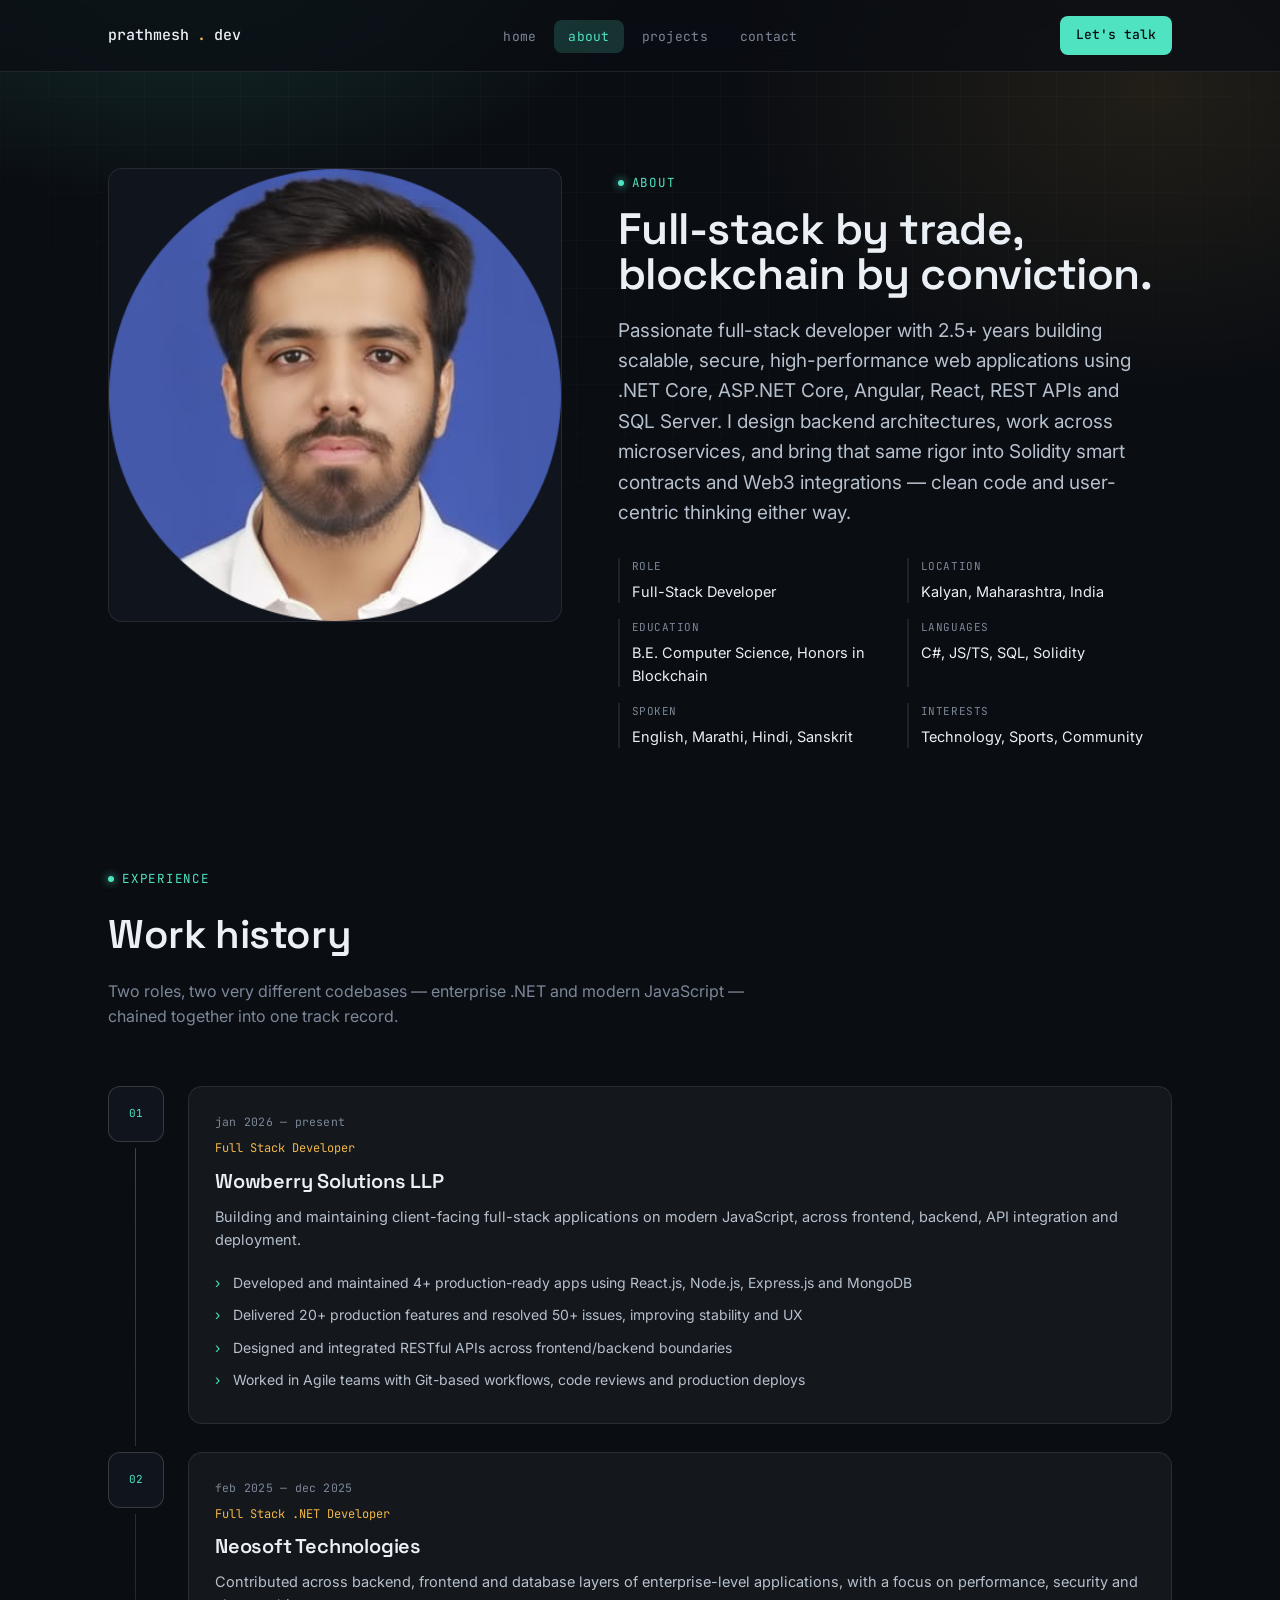
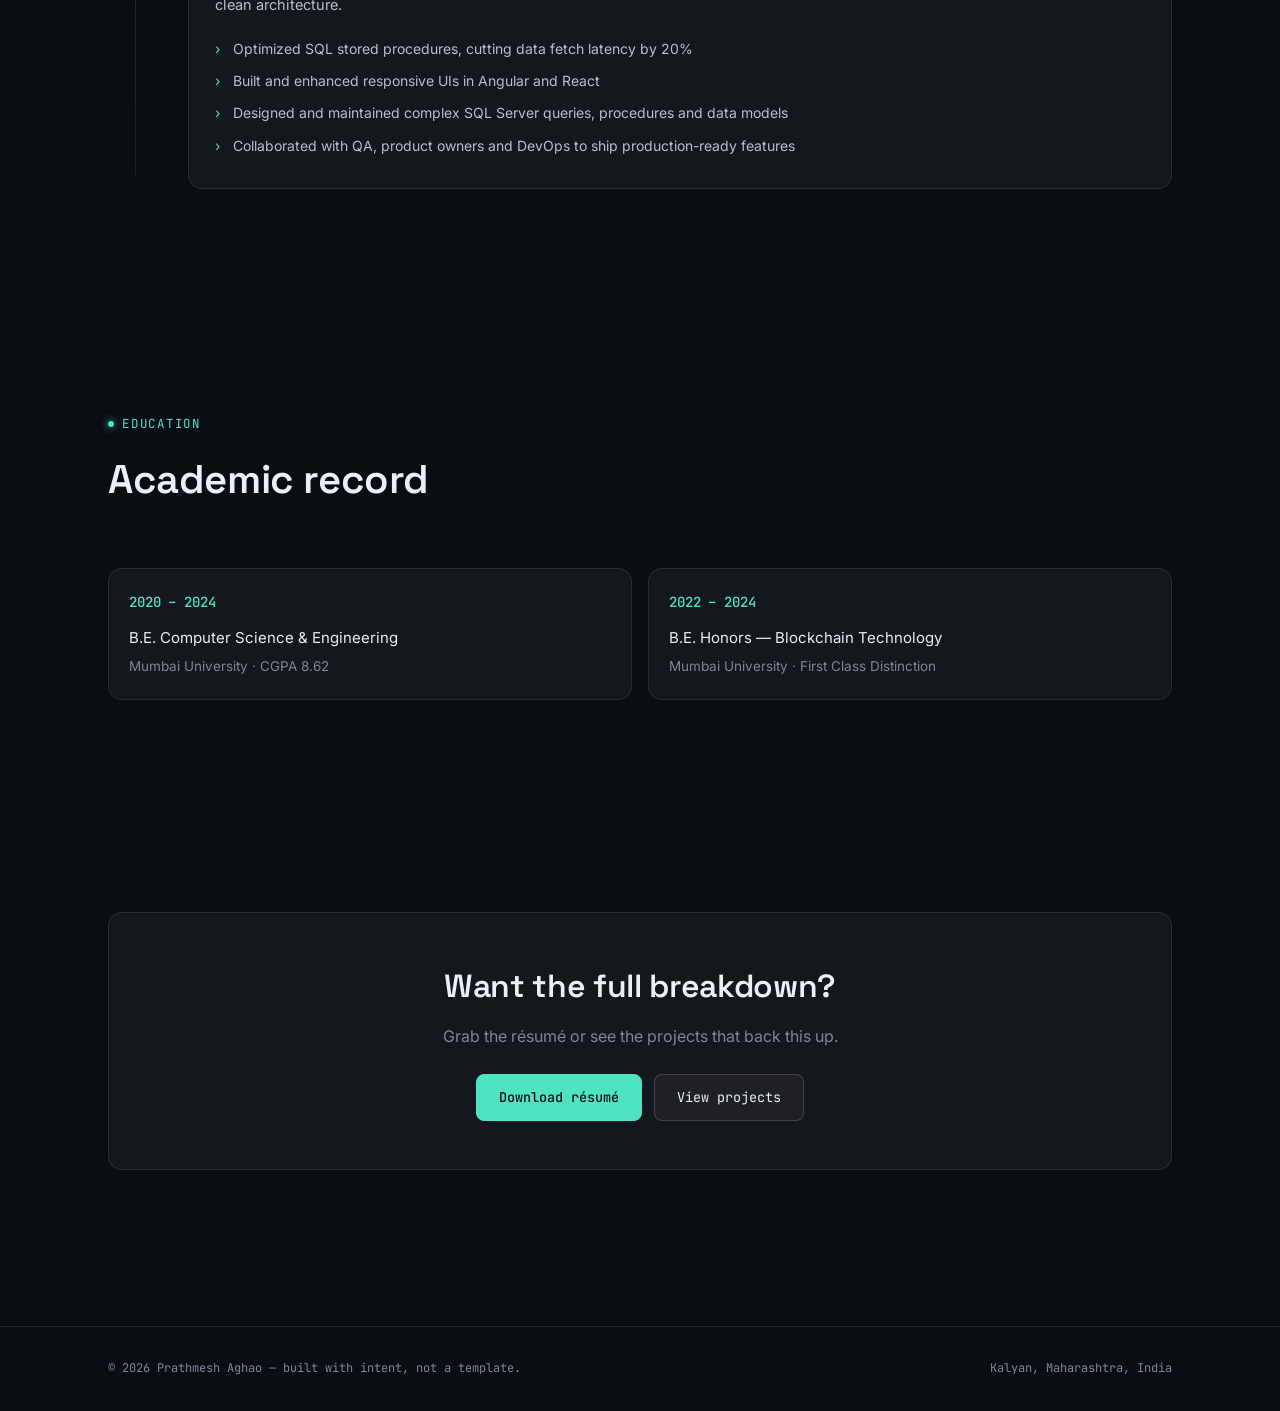
==== about.html @ f41d6f95 "Portfolio 2.0" ====
<!DOCTYPE html>
<html lang="en">
<head>
<meta charset="UTF-8">
<meta name="viewport" content="width=device-width, initial-scale=1, shrink-to-fit=no">
<title>About — Prathmesh Aghao</title>
<link rel="stylesheet" href="style.css">
</head>
<body>

<nav class="nav">
  <div class="nav-inner">
    <a href="index.html" class="nav-logo">prathmesh<span class="dot">.</span>dev</a>
    <button class="nav-toggle" aria-label="Toggle menu">menu</button>
    <ul class="nav-links">
      <li><a href="index.html">home</a></li>
      <li><a href="about.html" class="active">about</a></li>
      <li><a href="projects.html">projects</a></li>
      <li><a href="contact.html">contact</a></li>
    </ul>
    <a href="contact.html" class="nav-cta">Let's talk</a>
  </div>
</nav>

<header class="hero" style="padding-bottom: 20px;">
  <div class="container about-grid">
    <div class="about-photo reveal">
      <img src="https://prathmeshaghao.github.io/images/about-me.png" alt="Prathmesh Aghao">
    </div>
    <div class="reveal">
      <div class="eyebrow">ABOUT</div>
      <h1 class="hero-name" style="font-size: clamp(30px, 4.5vw, 44px);">Full-stack by trade, blockchain by conviction.</h1>
      <p class="hero-role">Passionate full-stack developer with 2.5+ years building scalable, secure, high-performance web applications using .NET Core, ASP.NET Core, Angular, React, REST APIs and SQL Server. I design backend architectures, work across microservices, and bring that same rigor into Solidity smart contracts and Web3 integrations — clean code and user-centric thinking either way.</p>

      <div class="info-grid">
        <div class="info-item"><div class="k">Role</div><div class="v">Full-Stack Developer</div></div>
        <div class="info-item"><div class="k">Location</div><div class="v">Kalyan, Maharashtra, India</div></div>
        <div class="info-item"><div class="k">Education</div><div class="v">B.E. Computer Science, Honors in Blockchain</div></div>
        <div class="info-item"><div class="k">Languages</div><div class="v">C#, JS/TS, SQL, Solidity</div></div>
        <div class="info-item"><div class="k">Spoken</div><div class="v">English, Marathi, Hindi, Sanskrit</div></div>
        <div class="info-item"><div class="k">Interests</div><div class="v">Technology, Sports, Community</div></div>
      </div>
    </div>
  </div>
</header>

<section class="section">
  <div class="container">
    <div class="section-head reveal">
      <div class="eyebrow">EXPERIENCE</div>
      <h2 class="section-title">Work history</h2>
      <p class="section-sub">Two roles, two very different codebases — enterprise .NET and modern JavaScript — chained together into one track record.</p>
    </div>

    <div class="chain">
      <div class="block reveal">
        <div class="block-node">01</div>
        <div class="block-card">
          <div class="block-hash">jan 2026 — present</div>
          <div class="timeline-role">Full Stack Developer</div>
          <h3 class="block-title">Wowberry Solutions LLP</h3>
          <p class="block-desc">Building and maintaining client-facing full-stack applications on modern JavaScript, across frontend, backend, API integration and deployment.</p>
          <ul class="timeline-list">
            <li>Developed and maintained 4+ production-ready apps using React.js, Node.js, Express.js and MongoDB</li>
            <li>Delivered 20+ production features and resolved 50+ issues, improving stability and UX</li>
            <li>Designed and integrated RESTful APIs across frontend/backend boundaries</li>
            <li>Worked in Agile teams with Git-based workflows, code reviews and production deploys</li>
          </ul>
        </div>
      </div>

      <div class="block reveal">
        <div class="block-node">02</div>
        <div class="block-card">
          <div class="block-hash">feb 2025 — dec 2025</div>
          <div class="timeline-role">Full Stack .NET Developer</div>
          <h3 class="block-title">Neosoft Technologies</h3>
          <p class="block-desc">Contributed across backend, frontend and database layers of enterprise-level applications, with a focus on performance, security and clean architecture.</p>
          <ul class="timeline-list">
            <li>Optimized SQL stored procedures, cutting data fetch latency by 20%</li>
            <li>Built and enhanced responsive UIs in Angular and React</li>
            <li>Designed and maintained complex SQL Server queries, procedures and data models</li>
            <li>Collaborated with QA, product owners and DevOps to ship production-ready features</li>
          </ul>
        </div>
      </div>
    </div>
  </div>
</section>

<section class="section">
  <div class="container">
    <div class="section-head reveal">
      <div class="eyebrow">EDUCATION</div>
      <h2 class="section-title">Academic record</h2>
    </div>
    <div class="skill-groups reveal" style="grid-template-columns: 1fr 1fr;">
      <div class="skill-card">
        <h4>2020 – 2024</h4>
        <p style="font-size:15px; margin-bottom:6px; color: var(--text-primary);">B.E. Computer Science &amp; Engineering</p>
        <p style="font-size:13.5px; color: var(--text-muted);">Mumbai University · CGPA 8.62</p>
      </div>
      <div class="skill-card">
        <h4>2022 – 2024</h4>
        <p style="font-size:15px; margin-bottom:6px; color: var(--text-primary);">B.E. Honors — Blockchain Technology</p>
        <p style="font-size:13.5px; color: var(--text-muted);">Mumbai University · First Class Distinction</p>
      </div>
    </div>
  </div>
</section>

<section class="section">
  <div class="container">
    <div class="cta-band reveal">
      <h2>Want the full breakdown?</h2>
      <p>Grab the résumé or see the projects that back this up.</p>
      <div class="cta-actions">
        <a href="https://drive.google.com/file/d/1fqneGkzGh6LhXviR1u2pPhTGhOwsYoPb/view?usp=sharing" target="_blank" rel="noopener" class="btn btn-primary">Download résumé</a>
        <a href="projects.html" class="btn">View projects</a>
      </div>
    </div>
  </div>
</section>

<footer class="footer">
  <div class="container footer-inner">
    <p>© 2026 Prathmesh Aghao — built with intent, not a template.</p>
    <p>Kalyan, Maharashtra, India</p>
  </div>
</footer>

<script src="script.js"></script>
</body>
</html>
---- style.css ----
/* ============================================================
   PRATHMESH AGHAO — PORTFOLIO
   Design tokens: deep charcoal-navy base, teal + amber duotone glow,
   monospace "ledger" accents. Signature element: the chained block —
   used for projects and the experience timeline, echoing how a
   blockchain actually links records together.
   ============================================================ */

@import url('https://fonts.googleapis.com/css2?family=Space+Grotesk:wght@500;600;700&family=Inter:wght@400;500;600&family=JetBrains+Mono:wght@400;500&display=swap');

:root {
  --bg: #0a0d12;
  --bg-elevated: #10141c;
  --bg-elevated-2: #141922;
  --glass: rgba(255, 255, 255, 0.045);
  --glass-strong: rgba(255, 255, 255, 0.07);
  --border: rgba(255, 255, 255, 0.09);
  --border-strong: rgba(255, 255, 255, 0.16);

  --text-primary: #eaf0f6;
  --text-secondary: #b7c1cd;
  --text-muted: #7c8798;

  --teal: #4fe3c1;
  --teal-dim: rgba(79, 227, 193, 0.35);
  --teal-glow: rgba(79, 227, 193, 0.18);
  --amber: #f2b84b;
  --amber-dim: rgba(242, 184, 75, 0.35);

  --font-display: 'Space Grotesk', sans-serif;
  --font-body: 'Inter', sans-serif;
  --font-mono: 'JetBrains Mono', monospace;

  --container: 1120px;
  --radius: 14px;
  --radius-sm: 8px;
}

* { box-sizing: border-box; margin: 0; padding: 0; }

html { scroll-behavior: smooth; }

@media (prefers-reduced-motion: reduce) {
  html { scroll-behavior: auto; }
  *, *::before, *::after { animation-duration: 0.001ms !important; animation-iteration-count: 1 !important; transition-duration: 0.001ms !important; }
}

body {
  background: var(--bg);
  color: var(--text-primary);
  font-family: var(--font-body);
  line-height: 1.6;
  -webkit-font-smoothing: antialiased;
  overflow-x: hidden;
}

/* Ambient background grid + glow */
body::before {
  content: '';
  position: fixed;
  inset: 0;
  z-index: -2;
  background:
    radial-gradient(ellipse 800px 500px at 15% -10%, var(--teal-glow), transparent 60%),
    radial-gradient(ellipse 700px 500px at 90% 10%, rgba(242, 184, 75, 0.10), transparent 60%),
    var(--bg);
}
body::after {
  content: '';
  position: fixed;
  inset: 0;
  z-index: -1;
  background-image:
    linear-gradient(rgba(255,255,255,0.025) 1px, transparent 1px),
    linear-gradient(90deg, rgba(255,255,255,0.025) 1px, transparent 1px);
  background-size: 48px 48px;
  mask-image: radial-gradient(ellipse 1000px 700px at 50% 0%, black 40%, transparent 90%);
}

a { color: inherit; text-decoration: none; }
ul { list-style: none; }
img { max-width: 100%; display: block; }
button { font-family: inherit; cursor: pointer; }

.container { max-width: var(--container); margin: 0 auto; padding: 0 28px; }

.eyebrow {
  font-family: var(--font-mono);
  font-size: 12.5px;
  letter-spacing: 0.06em;
  color: var(--teal);
  display: inline-flex;
  align-items: center;
  gap: 8px;
  margin-bottom: 14px;
}
.eyebrow::before { content: ''; width: 6px; height: 6px; border-radius: 50%; background: var(--teal); box-shadow: 0 0 8px var(--teal); }

h1, h2, h3, h4 { font-family: var(--font-display); font-weight: 600; letter-spacing: -0.01em; color: var(--text-primary); }

.section { padding: 96px 0; position: relative; }
.section-head { max-width: 640px; margin-bottom: 56px; }
.section-title { font-size: clamp(28px, 4vw, 40px); margin-bottom: 12px; }
.section-sub { color: var(--text-muted); font-size: 16px; }

/* ---------- Nav ---------- */
.nav {
  position: fixed;
  top: 0; left: 0; right: 0;
  z-index: 100;
  background: rgba(10, 13, 18, 0.72);
  backdrop-filter: blur(14px);
  -webkit-backdrop-filter: blur(14px);
  border-bottom: 1px solid var(--border);
}
.nav-inner {
  max-width: var(--container);
  margin: 0 auto;
  padding: 16px 28px;
  display: flex;
  align-items: center;
  justify-content: space-between;
}
.nav-logo {
  font-family: var(--font-mono);
  font-size: 15px;
  font-weight: 500;
  color: var(--text-primary);
  display: flex;
  align-items: center;
  gap: 8px;
}
.nav-logo .dot { color: var(--amber); }
.nav-links { display: flex; align-items: center; gap: 4px; }
.nav-links a {
  font-family: var(--font-mono);
  font-size: 13px;
  color: var(--text-muted);
  padding: 8px 14px;
  border-radius: var(--radius-sm);
  transition: color 0.2s, background 0.2s;
  letter-spacing: 0.02em;
}
.nav-links a:hover { color: var(--text-primary); background: var(--glass); }
.nav-links a.active { color: var(--teal); background: var(--teal-glow); }
.nav-cta {
  font-family: var(--font-mono);
  font-size: 13px;
  color: var(--bg);
  background: var(--teal);
  padding: 9px 16px;
  border-radius: var(--radius-sm);
  font-weight: 500;
  transition: filter 0.2s, transform 0.2s;
}
.nav-cta:hover { filter: brightness(1.1); transform: translateY(-1px); }
.nav-toggle { display: none; }

/* ---------- Buttons ---------- */
.btn {
  font-family: var(--font-mono);
  font-size: 13.5px;
  padding: 12px 22px;
  border-radius: var(--radius-sm);
  border: 1px solid var(--border-strong);
  display: inline-flex;
  align-items: center;
  gap: 8px;
  transition: all 0.2s ease;
  background: var(--glass);
}
.btn:hover { border-color: var(--teal-dim); background: var(--glass-strong); transform: translateY(-1px); }
.btn-primary {
  background: var(--teal);
  color: var(--bg);
  border-color: var(--teal);
  font-weight: 500;
}
.btn-primary:hover { filter: brightness(1.1); box-shadow: 0 0 24px var(--teal-glow); }

/* ---------- Hero ---------- */
.hero {
  padding: 168px 0 100px;
  position: relative;
}
.hero-grid {
  display: grid;
  grid-template-columns: 1.15fr 0.85fr;
  gap: 56px;
  align-items: center;
}
.hero-name {
  font-size: clamp(40px, 6vw, 68px);
  line-height: 1.03;
  margin-bottom: 18px;
}
.hero-name .accent { color: var(--teal); }
.hero-role {
  font-size: clamp(16px, 2vw, 19px);
  color: var(--text-secondary);
  max-width: 520px;
  margin-bottom: 30px;
}
.hero-actions { display: flex; gap: 12px; flex-wrap: wrap; margin-bottom: 40px; }

.terminal {
  background: var(--bg-elevated);
  border: 1px solid var(--border);
  border-radius: var(--radius);
  overflow: hidden;
  box-shadow: 0 20px 60px rgba(0,0,0,0.4);
}
.terminal-head {
  display: flex;
  align-items: center;
  gap: 7px;
  padding: 12px 16px;
  border-bottom: 1px solid var(--border);
  background: var(--bg-elevated-2);
}
.terminal-head span { width: 10px; height: 10px; border-radius: 50%; background: #3a4150; }
.terminal-head .label { margin-left: auto; font-family: var(--font-mono); font-size: 11px; color: var(--text-muted); }
.terminal-body {
  padding: 20px 18px;
  font-family: var(--font-mono);
  font-size: 13.5px;
  min-height: 210px;
}
.terminal-body .line { color: var(--text-secondary); margin-bottom: 10px; }
.terminal-body .prompt { color: var(--teal); }
.terminal-body .out { color: var(--text-muted); }
.terminal-body .cursor { display: inline-block; width: 7px; height: 15px; background: var(--teal); vertical-align: middle; animation: blink 1s step-end infinite; }
@keyframes blink { 50% { opacity: 0; } }

/* ---------- Stat bar ---------- */
.stat-bar {
  display: grid;
  grid-template-columns: repeat(4, 1fr);
  gap: 1px;
  background: var(--border);
  border: 1px solid var(--border);
  border-radius: var(--radius);
  overflow: hidden;
  margin-top: 64px;
}
.stat {
  background: var(--bg-elevated);
  padding: 26px 22px;
  text-align: left;
}
.stat-num { font-family: var(--font-mono); font-size: 28px; color: var(--teal); font-weight: 500; }
.stat-label { font-size: 12.5px; color: var(--text-muted); margin-top: 4px; letter-spacing: 0.02em; }

/* ---------- Skills ---------- */
.skill-groups { display: grid; grid-template-columns: repeat(4, 1fr); gap: 16px; }
.skill-card {
  background: var(--glass);
  border: 1px solid var(--border);
  border-radius: var(--radius);
  padding: 22px 20px;
  transition: border-color 0.25s, transform 0.25s;
}
.skill-card:hover { border-color: var(--teal-dim); transform: translateY(-3px); }
.skill-card h4 { font-size: 14px; margin-bottom: 12px; color: var(--teal); font-family: var(--font-mono); font-weight: 500; }
.skill-card ul li { font-size: 13.5px; color: var(--text-secondary); padding: 4px 0; }

/* ---------- Chained blocks (signature component) ---------- */
.chain { position: relative; }
.chain::before {
  content: '';
  position: absolute;
  left: 27px;
  top: 14px;
  bottom: 14px;
  width: 1px;
  background: linear-gradient(180deg, var(--teal-dim), var(--border) 90%);
}
.block {
  position: relative;
  display: grid;
  grid-template-columns: 56px 1fr;
  gap: 24px;
  margin-bottom: 28px;
}
.block-node {
  width: 56px; height: 56px;
  border-radius: 12px;
  background: var(--bg-elevated);
  border: 1px solid var(--border-strong);
  display: flex; align-items: center; justify-content: center;
  font-family: var(--font-mono);
  font-size: 11px;
  color: var(--teal);
  z-index: 1;
  box-shadow: 0 0 0 6px var(--bg);
}
.block-card {
  background: var(--glass);
  border: 1px solid var(--border);
  border-radius: var(--radius);
  padding: 26px 26px;
  transition: border-color 0.25s, transform 0.25s, background 0.25s;
}
.block-card:hover { border-color: var(--teal-dim); background: var(--glass-strong); }
.block-hash {
  font-family: var(--font-mono);
  font-size: 11.5px;
  color: var(--text-muted);
  margin-bottom: 8px;
  letter-spacing: 0.02em;
}
.block-hash .amber { color: var(--amber); }
.block-title { font-size: 20px; margin-bottom: 8px; }
.block-desc { color: var(--text-secondary); font-size: 14.5px; margin-bottom: 16px; }
.block-tags { display: flex; flex-wrap: wrap; gap: 8px; margin-bottom: 16px; }
.tag {
  font-family: var(--font-mono);
  font-size: 11.5px;
  padding: 5px 10px;
  border-radius: 6px;
  background: rgba(79, 227, 193, 0.08);
  color: var(--teal);
  border: 1px solid var(--teal-dim);
}
.block-links { display: flex; gap: 18px; }
.block-links a { font-family: var(--font-mono); font-size: 12.5px; color: var(--text-secondary); display: inline-flex; align-items: center; gap: 6px; transition: color 0.2s; }
.block-links a:hover { color: var(--teal); }
.block-meta { font-family: var(--font-mono); font-size: 12px; color: var(--text-muted); margin-top: 2px; }

/* ---------- Timeline (about page reuse of chain) ---------- */
.timeline-role { font-size: 12px; font-family: var(--font-mono); color: var(--amber); margin-bottom: 6px; }
.timeline-list { list-style: none; margin-top: 12px; }
.timeline-list li { font-size: 14px; color: var(--text-secondary); padding: 5px 0 5px 18px; position: relative; }
.timeline-list li::before { content: '›'; position: absolute; left: 0; color: var(--teal); }

/* ---------- About page ---------- */
.about-grid { display: grid; grid-template-columns: 0.9fr 1.1fr; gap: 56px; align-items: start; }
.about-photo {
  border-radius: var(--radius);
  border: 1px solid var(--border);
  overflow: hidden;
  background: var(--bg-elevated);
}
.about-photo img { width: 100%; }
.info-grid { display: grid; grid-template-columns: 1fr 1fr; gap: 16px 24px; margin-top: 28px; }
.info-item { border-left: 2px solid var(--border); padding-left: 12px; }
.info-item .k { font-family: var(--font-mono); font-size: 11px; color: var(--text-muted); text-transform: uppercase; letter-spacing: 0.05em; margin-bottom: 4px; }
.info-item .v { font-size: 14.5px; color: var(--text-primary); }

/* ---------- Contact ---------- */
.contact-grid { display: grid; grid-template-columns: 1fr 1fr; gap: 40px; align-items: start; }
.contact-card {
  background: var(--glass);
  border: 1px solid var(--border);
  border-radius: var(--radius);
  padding: 20px 22px;
  margin-bottom: 14px;
  display: flex;
  align-items: center;
  gap: 16px;
  transition: border-color 0.2s, transform 0.2s;
}
.contact-card:hover { border-color: var(--teal-dim); transform: translateX(4px); }
.contact-icon {
  width: 42px; height: 42px; border-radius: 10px;
  background: var(--teal-glow);
  color: var(--teal);
  display: flex; align-items: center; justify-content: center;
  font-family: var(--font-mono);
  flex-shrink: 0;
}
.contact-card .k { font-family: var(--font-mono); font-size: 11px; color: var(--text-muted); text-transform: uppercase; letter-spacing: 0.05em; }
.contact-card .v { font-size: 14.5px; color: var(--text-primary); margin-top: 2px; }

.form-field { margin-bottom: 18px; }
.form-field label { display: block; font-family: var(--font-mono); font-size: 12px; color: var(--text-muted); margin-bottom: 8px; }
.form-field input, .form-field textarea {
  width: 100%;
  background: var(--bg-elevated);
  border: 1px solid var(--border);
  border-radius: var(--radius-sm);
  padding: 12px 14px;
  color: var(--text-primary);
  font-family: var(--font-body);
  font-size: 14px;
  resize: vertical;
  transition: border-color 0.2s;
}
.form-field input:focus, .form-field textarea:focus { outline: none; border-color: var(--teal); box-shadow: 0 0 0 3px var(--teal-glow); }
.social-row { display: flex; gap: 12px; margin-top: 24px; }
.social-row a {
  width: 42px; height: 42px;
  border-radius: 10px;
  border: 1px solid var(--border);
  display: flex; align-items: center; justify-content: center;
  font-family: var(--font-mono);
  font-size: 13px;
  color: var(--text-secondary);
  transition: all 0.2s;
}
.social-row a:hover { border-color: var(--teal-dim); color: var(--teal); transform: translateY(-2px); }

/* ---------- Footer ---------- */
.footer {
  border-top: 1px solid var(--border);
  padding: 32px 0;
  margin-top: 60px;
}
.footer-inner { display: flex; justify-content: space-between; align-items: center; flex-wrap: wrap; gap: 12px; }
.footer-inner p { font-family: var(--font-mono); font-size: 12px; color: var(--text-muted); }

/* ---------- CTA band ---------- */
.cta-band {
  background: var(--glass);
  border: 1px solid var(--border);
  border-radius: var(--radius);
  padding: 48px;
  text-align: center;
  margin-top: 20px;
}
.cta-band h2 { font-size: clamp(24px, 3vw, 32px); margin-bottom: 12px; }
.cta-band p { color: var(--text-muted); margin-bottom: 24px; }
.cta-actions { display: flex; gap: 12px; justify-content: center; flex-wrap: wrap; }

/* ---------- Reveal on scroll ---------- */
.reveal { opacity: 0; transform: translateY(18px); transition: opacity 0.6s ease, transform 0.6s ease; }
.reveal.in { opacity: 1; transform: translateY(0); }

/* ---------- Focus visibility ---------- */
a:focus-visible, button:focus-visible, input:focus-visible, textarea:focus-visible {
  outline: 2px solid var(--teal);
  outline-offset: 2px;
}

/* ---------- Responsive ---------- */
@media (max-width: 900px) {
  .hero-grid { grid-template-columns: 1fr; }
  .stat-bar { grid-template-columns: repeat(2, 1fr); }
  .skill-groups { grid-template-columns: repeat(2, 1fr); }
  .about-grid { grid-template-columns: 1fr; }
  .contact-grid { grid-template-columns: 1fr; }
}

@media (max-width: 720px) {
  .nav-links { position: fixed; top: 63px; left: 0; right: 0; background: var(--bg-elevated); flex-direction: column; align-items: stretch; padding: 12px; border-bottom: 1px solid var(--border); display: none; }
  .nav-links.open { display: flex; }
  .nav-links a { padding: 12px 14px; }
  .nav-toggle { display: block; background: none; border: 1px solid var(--border); color: var(--text-primary); border-radius: var(--radius-sm); padding: 8px 12px; font-family: var(--font-mono); }
  .nav-cta { display: none; }
  .section { padding: 64px 0; }
  .hero { padding: 130px 0 60px; }
  .stat-bar { grid-template-columns: 1fr 1fr; }
  .skill-groups { grid-template-columns: 1fr; }
  .block { grid-template-columns: 44px 1fr; gap: 16px; }
  .block-node { width: 44px; height: 44px; font-size: 10px; }
  .chain::before { left: 21px; }
}
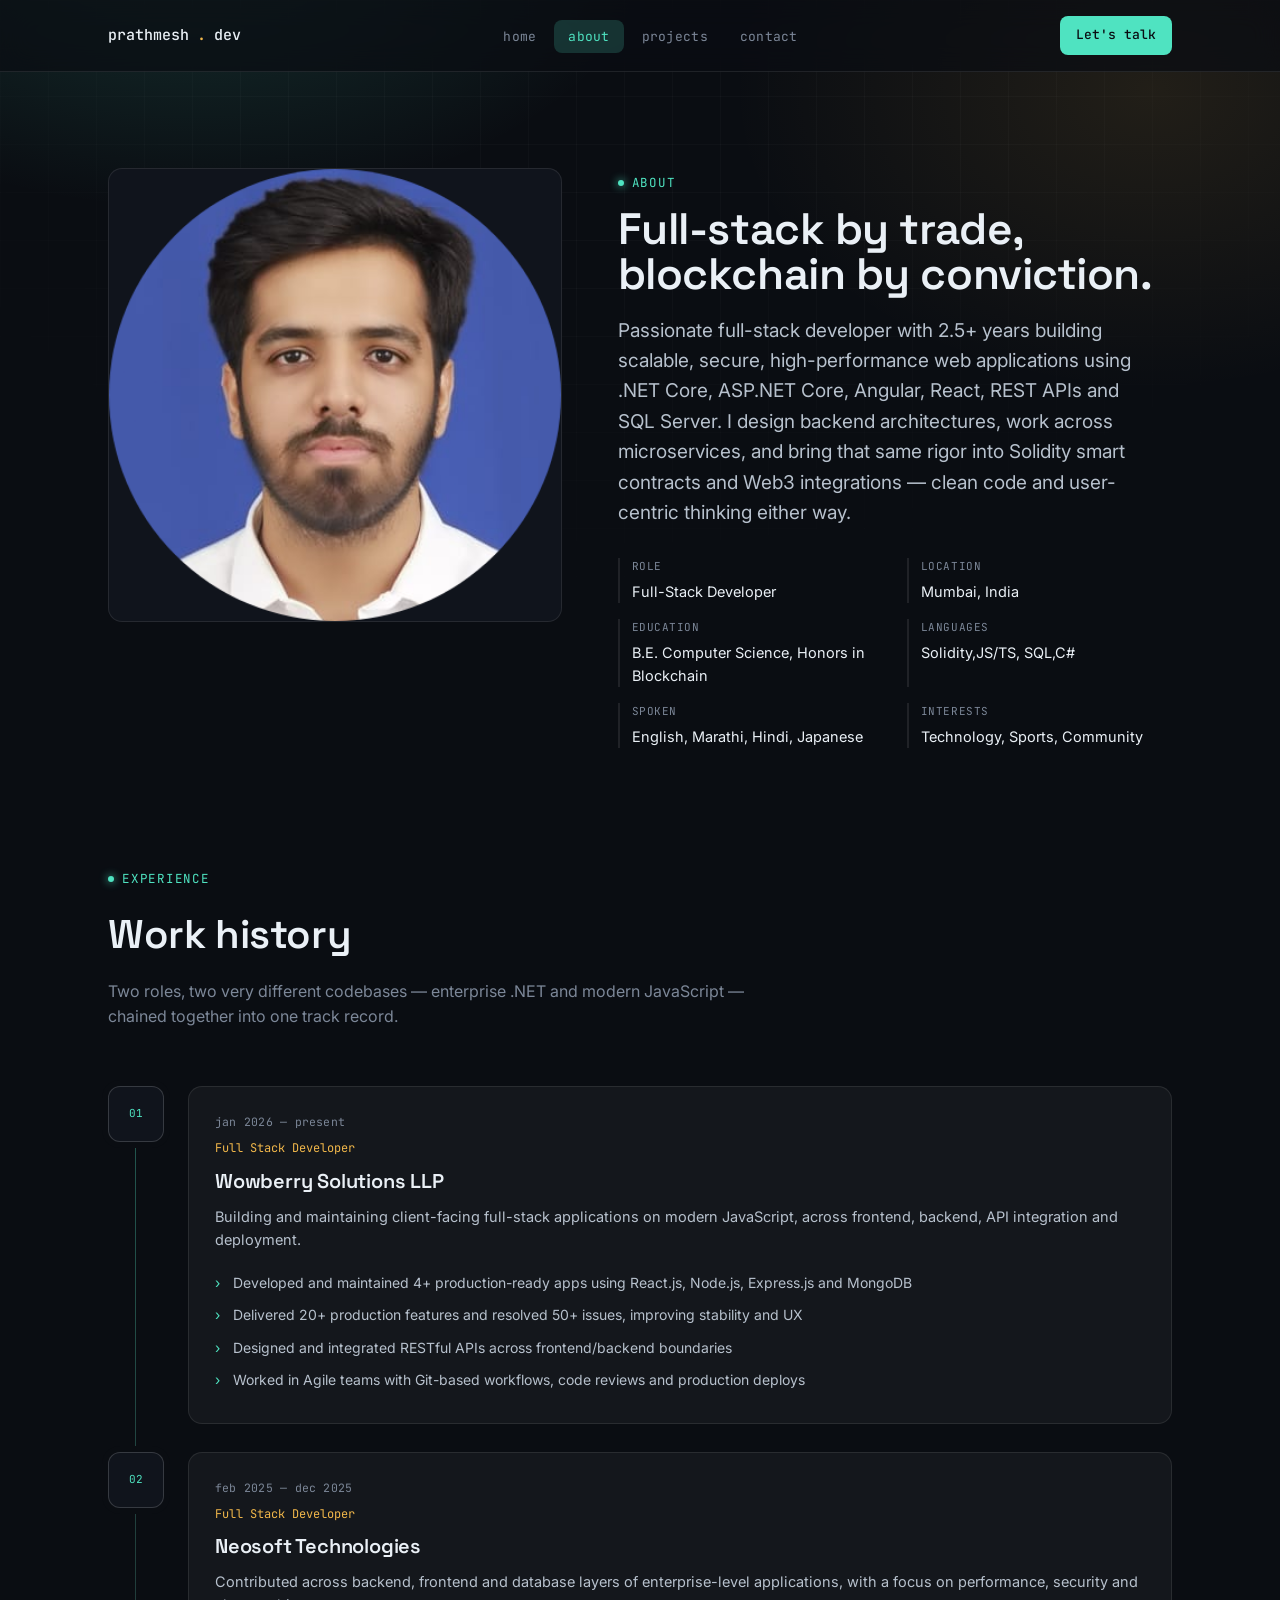
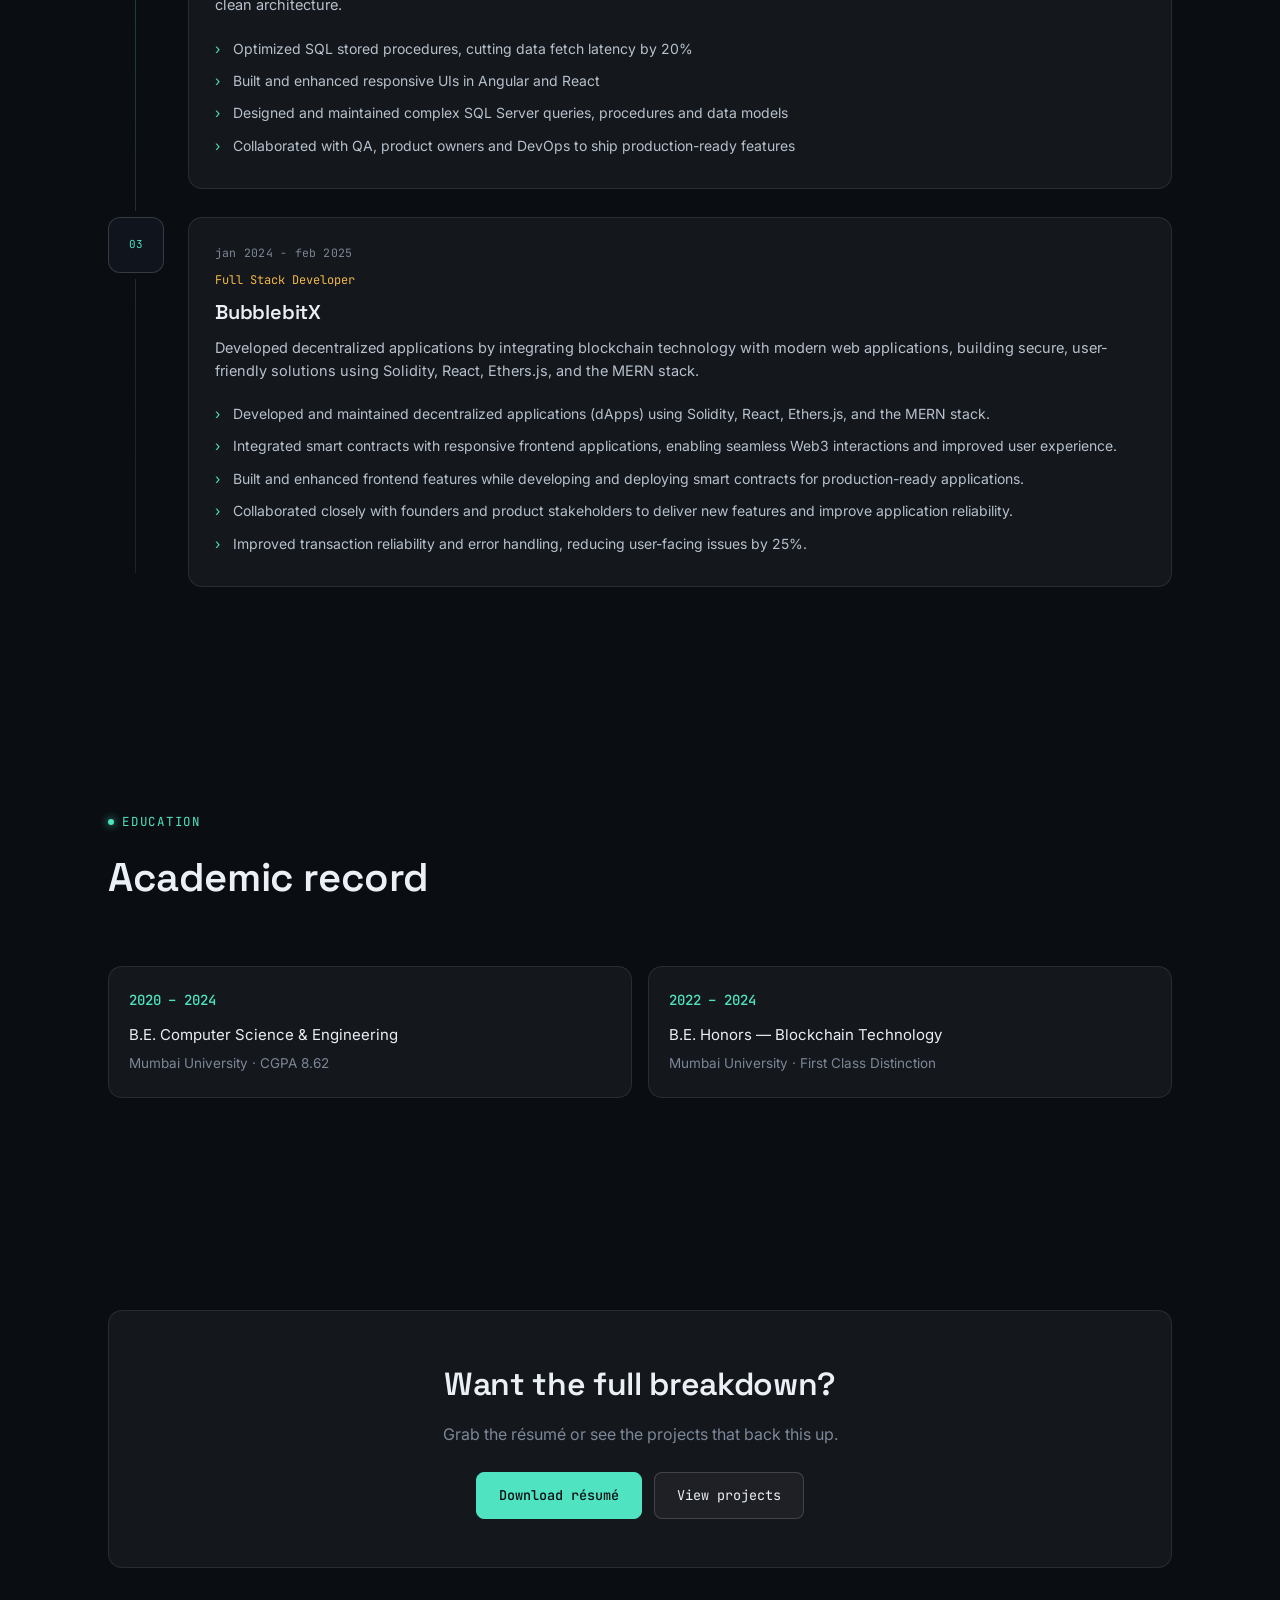
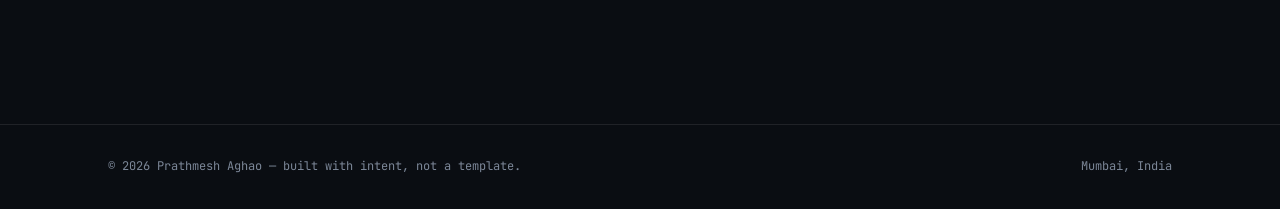
==== commit e9a57af8: "updates" ====
--- a/about.html
+++ b/about.html
@@ -1,134 +1,263 @@
-<!DOCTYPE html>
+<!doctype html>
 <html lang="en">
-<head>
-<meta charset="UTF-8">
-<meta name="viewport" content="width=device-width, initial-scale=1, shrink-to-fit=no">
-<title>About — Prathmesh Aghao</title>
-<link rel="stylesheet" href="style.css">
-</head>
-<body>
-
-<nav class="nav">
-  <div class="nav-inner">
-    <a href="index.html" class="nav-logo">prathmesh<span class="dot">.</span>dev</a>
-    <button class="nav-toggle" aria-label="Toggle menu">menu</button>
-    <ul class="nav-links">
-      <li><a href="index.html">home</a></li>
-      <li><a href="about.html" class="active">about</a></li>
-      <li><a href="projects.html">projects</a></li>
-      <li><a href="contact.html">contact</a></li>
-    </ul>
-    <a href="contact.html" class="nav-cta">Let's talk</a>
-  </div>
-</nav>
-
-<header class="hero" style="padding-bottom: 20px;">
-  <div class="container about-grid">
-    <div class="about-photo reveal">
-      <img src="https://prathmeshaghao.github.io/images/about-me.png" alt="Prathmesh Aghao">
-    </div>
-    <div class="reveal">
-      <div class="eyebrow">ABOUT</div>
-      <h1 class="hero-name" style="font-size: clamp(30px, 4.5vw, 44px);">Full-stack by trade, blockchain by conviction.</h1>
-      <p class="hero-role">Passionate full-stack developer with 2.5+ years building scalable, secure, high-performance web applications using .NET Core, ASP.NET Core, Angular, React, REST APIs and SQL Server. I design backend architectures, work across microservices, and bring that same rigor into Solidity smart contracts and Web3 integrations — clean code and user-centric thinking either way.</p>
-
-      <div class="info-grid">
-        <div class="info-item"><div class="k">Role</div><div class="v">Full-Stack Developer</div></div>
-        <div class="info-item"><div class="k">Location</div><div class="v">Kalyan, Maharashtra, India</div></div>
-        <div class="info-item"><div class="k">Education</div><div class="v">B.E. Computer Science, Honors in Blockchain</div></div>
-        <div class="info-item"><div class="k">Languages</div><div class="v">C#, JS/TS, SQL, Solidity</div></div>
-        <div class="info-item"><div class="k">Spoken</div><div class="v">English, Marathi, Hindi, Sanskrit</div></div>
-        <div class="info-item"><div class="k">Interests</div><div class="v">Technology, Sports, Community</div></div>
-      </div>
-    </div>
-  </div>
-</header>
-
-<section class="section">
-  <div class="container">
-    <div class="section-head reveal">
-      <div class="eyebrow">EXPERIENCE</div>
-      <h2 class="section-title">Work history</h2>
-      <p class="section-sub">Two roles, two very different codebases — enterprise .NET and modern JavaScript — chained together into one track record.</p>
-    </div>
-
-    <div class="chain">
-      <div class="block reveal">
-        <div class="block-node">01</div>
-        <div class="block-card">
-          <div class="block-hash">jan 2026 — present</div>
-          <div class="timeline-role">Full Stack Developer</div>
-          <h3 class="block-title">Wowberry Solutions LLP</h3>
-          <p class="block-desc">Building and maintaining client-facing full-stack applications on modern JavaScript, across frontend, backend, API integration and deployment.</p>
-          <ul class="timeline-list">
-            <li>Developed and maintained 4+ production-ready apps using React.js, Node.js, Express.js and MongoDB</li>
-            <li>Delivered 20+ production features and resolved 50+ issues, improving stability and UX</li>
-            <li>Designed and integrated RESTful APIs across frontend/backend boundaries</li>
-            <li>Worked in Agile teams with Git-based workflows, code reviews and production deploys</li>
-          </ul>
-        </div>
-      </div>
-
-      <div class="block reveal">
-        <div class="block-node">02</div>
-        <div class="block-card">
-          <div class="block-hash">feb 2025 — dec 2025</div>
-          <div class="timeline-role">Full Stack .NET Developer</div>
-          <h3 class="block-title">Neosoft Technologies</h3>
-          <p class="block-desc">Contributed across backend, frontend and database layers of enterprise-level applications, with a focus on performance, security and clean architecture.</p>
-          <ul class="timeline-list">
-            <li>Optimized SQL stored procedures, cutting data fetch latency by 20%</li>
-            <li>Built and enhanced responsive UIs in Angular and React</li>
-            <li>Designed and maintained complex SQL Server queries, procedures and data models</li>
-            <li>Collaborated with QA, product owners and DevOps to ship production-ready features</li>
-          </ul>
-        </div>
-      </div>
-    </div>
-  </div>
-</section>
-
-<section class="section">
-  <div class="container">
-    <div class="section-head reveal">
-      <div class="eyebrow">EDUCATION</div>
-      <h2 class="section-title">Academic record</h2>
-    </div>
-    <div class="skill-groups reveal" style="grid-template-columns: 1fr 1fr;">
-      <div class="skill-card">
-        <h4>2020 – 2024</h4>
-        <p style="font-size:15px; margin-bottom:6px; color: var(--text-primary);">B.E. Computer Science &amp; Engineering</p>
-        <p style="font-size:13.5px; color: var(--text-muted);">Mumbai University · CGPA 8.62</p>
-      </div>
-      <div class="skill-card">
-        <h4>2022 – 2024</h4>
-        <p style="font-size:15px; margin-bottom:6px; color: var(--text-primary);">B.E. Honors — Blockchain Technology</p>
-        <p style="font-size:13.5px; color: var(--text-muted);">Mumbai University · First Class Distinction</p>
-      </div>
-    </div>
-  </div>
-</section>
-
-<section class="section">
-  <div class="container">
-    <div class="cta-band reveal">
-      <h2>Want the full breakdown?</h2>
-      <p>Grab the résumé or see the projects that back this up.</p>
-      <div class="cta-actions">
-        <a href="https://drive.google.com/file/d/1fqneGkzGh6LhXviR1u2pPhTGhOwsYoPb/view?usp=sharing" target="_blank" rel="noopener" class="btn btn-primary">Download résumé</a>
-        <a href="projects.html" class="btn">View projects</a>
-      </div>
-    </div>
-  </div>
-</section>
-
-<footer class="footer">
-  <div class="container footer-inner">
-    <p>© 2026 Prathmesh Aghao — built with intent, not a template.</p>
-    <p>Kalyan, Maharashtra, India</p>
-  </div>
-</footer>
-
-<script src="script.js"></script>
-</body>
+  <head>
+    <meta charset="UTF-8" />
+    <meta
+      name="viewport"
+      content="width=device-width, initial-scale=1, shrink-to-fit=no"
+    />
+    <title>About — Prathmesh Aghao</title>
+    <link rel="stylesheet" href="style.css" />
+  </head>
+  <body>
+    <nav class="nav">
+      <div class="nav-inner">
+        <a href="index.html" class="nav-logo"
+          >prathmesh<span class="dot">.</span>dev</a
+        >
+        <button class="nav-toggle" aria-label="Toggle menu">menu</button>
+        <ul class="nav-links">
+          <li><a href="index.html">home</a></li>
+          <li><a href="about.html" class="active">about</a></li>
+          <li><a href="projects.html">projects</a></li>
+          <li><a href="contact.html">contact</a></li>
+        </ul>
+        <a href="contact.html" class="nav-cta">Let's talk</a>
+      </div>
+    </nav>
+
+    <header class="hero" style="padding-bottom: 20px">
+      <div class="container about-grid">
+        <div class="about-photo reveal">
+          <img src="images/about-me.png" alt="Prathmesh Aghao" />
+        </div>
+        <div class="reveal">
+          <div class="eyebrow">ABOUT</div>
+          <h1 class="hero-name" style="font-size: clamp(30px, 4.5vw, 44px)">
+            Full-stack by trade, blockchain by conviction.
+          </h1>
+          <p class="hero-role">
+            Passionate full-stack developer with 2.5+ years building scalable,
+            secure, high-performance web applications using .NET Core, ASP.NET
+            Core, Angular, React, REST APIs and SQL Server. I design backend
+            architectures, work across microservices, and bring that same rigor
+            into Solidity smart contracts and Web3 integrations — clean code and
+            user-centric thinking either way.
+          </p>
+
+          <div class="info-grid">
+            <div class="info-item">
+              <div class="k">Role</div>
+              <div class="v">Full-Stack Developer</div>
+            </div>
+            <div class="info-item">
+              <div class="k">Location</div>
+              <div class="v">Mumbai, India</div>
+            </div>
+            <div class="info-item">
+              <div class="k">Education</div>
+              <div class="v">B.E. Computer Science, Honors in Blockchain</div>
+            </div>
+            <div class="info-item">
+              <div class="k">Languages</div>
+              <div class="v">Solidity,JS/TS, SQL,C#</div>
+            </div>
+            <div class="info-item">
+              <div class="k">Spoken</div>
+              <div class="v">English, Marathi, Hindi, Japanese</div>
+            </div>
+            <div class="info-item">
+              <div class="k">Interests</div>
+              <div class="v">Technology, Sports, Community</div>
+            </div>
+          </div>
+        </div>
+      </div>
+    </header>
+
+    <section class="section">
+      <div class="container">
+        <div class="section-head reveal">
+          <div class="eyebrow">EXPERIENCE</div>
+          <h2 class="section-title">Work history</h2>
+          <p class="section-sub">
+            Two roles, two very different codebases — enterprise .NET and modern
+            JavaScript — chained together into one track record.
+          </p>
+        </div>
+
+        <div class="chain">
+          <div class="block reveal">
+            <div class="block-node">01</div>
+            <div class="block-card">
+              <div class="block-hash">jan 2026 — present</div>
+              <div class="timeline-role">Full Stack Developer</div>
+              <h3 class="block-title">Wowberry Solutions LLP</h3>
+              <p class="block-desc">
+                Building and maintaining client-facing full-stack applications
+                on modern JavaScript, across frontend, backend, API integration
+                and deployment.
+              </p>
+              <ul class="timeline-list">
+                <li>
+                  Developed and maintained 4+ production-ready apps using
+                  React.js, Node.js, Express.js and MongoDB
+                </li>
+                <li>
+                  Delivered 20+ production features and resolved 50+ issues,
+                  improving stability and UX
+                </li>
+                <li>
+                  Designed and integrated RESTful APIs across frontend/backend
+                  boundaries
+                </li>
+                <li>
+                  Worked in Agile teams with Git-based workflows, code reviews
+                  and production deploys
+                </li>
+              </ul>
+            </div>
+          </div>
+
+          <div class="block reveal">
+            <div class="block-node">02</div>
+            <div class="block-card">
+              <div class="block-hash">feb 2025 — dec 2025</div>
+              <div class="timeline-role">Full Stack Developer</div>
+              <h3 class="block-title">Neosoft Technologies</h3>
+              <p class="block-desc">
+                Contributed across backend, frontend and database layers of
+                enterprise-level applications, with a focus on performance,
+                security and clean architecture.
+              </p>
+              <ul class="timeline-list">
+                <li>
+                  Optimized SQL stored procedures, cutting data fetch latency by
+                  20%
+                </li>
+                <li>Built and enhanced responsive UIs in Angular and React</li>
+                <li>
+                  Designed and maintained complex SQL Server queries, procedures
+                  and data models
+                </li>
+                <li>
+                  Collaborated with QA, product owners and DevOps to ship
+                  production-ready features
+                </li>
+              </ul>
+            </div>
+          </div>
+
+          <div class="block reveal">
+            <div class="block-node">03</div>
+            <div class="block-card">
+              <div class="block-hash">jan 2024 - feb 2025</div>
+              <div class="timeline-role">Full Stack Developer</div>
+              <h3 class="block-title">BubblebitX</h3>
+
+              <p class="block-desc">
+                Developed decentralized applications by integrating blockchain
+                technology with modern web applications, building secure,
+                user-friendly solutions using Solidity, React, Ethers.js, and
+                the MERN stack.
+              </p>
+
+              <ul class="timeline-list">
+                <li>
+                  Developed and maintained decentralized applications (dApps)
+                  using Solidity, React, Ethers.js, and the MERN stack.
+                </li>
+                <li>
+                  Integrated smart contracts with responsive frontend
+                  applications, enabling seamless Web3 interactions and improved
+                  user experience.
+                </li>
+                <li>
+                  Built and enhanced frontend features while developing and
+                  deploying smart contracts for production-ready applications.
+                </li>
+                <li>
+                  Collaborated closely with founders and product stakeholders to
+                  deliver new features and improve application reliability.
+                </li>
+                <li>
+                  Improved transaction reliability and error handling, reducing
+                  user-facing issues by 25%.
+                </li>
+              </ul>
+            </div>
+          </div>
+        </div>
+      </div>
+    </section>
+
+    <section class="section">
+      <div class="container">
+        <div class="section-head reveal">
+          <div class="eyebrow">EDUCATION</div>
+          <h2 class="section-title">Academic record</h2>
+        </div>
+        <div class="skill-groups reveal" style="grid-template-columns: 1fr 1fr">
+          <div class="skill-card">
+            <h4>2020 – 2024</h4>
+            <p
+              style="
+                font-size: 15px;
+                margin-bottom: 6px;
+                color: var(--text-primary);
+              "
+            >
+              B.E. Computer Science &amp; Engineering
+            </p>
+            <p style="font-size: 13.5px; color: var(--text-muted)">
+              Mumbai University · CGPA 8.62
+            </p>
+          </div>
+          <div class="skill-card">
+            <h4>2022 – 2024</h4>
+            <p
+              style="
+                font-size: 15px;
+                margin-bottom: 6px;
+                color: var(--text-primary);
+              "
+            >
+              B.E. Honors — Blockchain Technology
+            </p>
+            <p style="font-size: 13.5px; color: var(--text-muted)">
+              Mumbai University · First Class Distinction
+            </p>
+          </div>
+        </div>
+      </div>
+    </section>
+
+    <section class="section">
+      <div class="container">
+        <div class="cta-band reveal">
+          <h2>Want the full breakdown?</h2>
+          <p>Grab the résumé or see the projects that back this up.</p>
+          <div class="cta-actions">
+            <a
+              href="https://drive.google.com/file/d/1fqneGkzGh6LhXviR1u2pPhTGhOwsYoPb/view?usp=sharing"
+              target="_blank"
+              rel="noopener"
+              class="btn btn-primary"
+              >Download résumé</a
+            >
+            <a href="projects.html" class="btn">View projects</a>
+          </div>
+        </div>
+      </div>
+    </section>
+
+    <footer class="footer">
+      <div class="container footer-inner">
+        <p>© 2026 Prathmesh Aghao — built with intent, not a template.</p>
+        <p>Mumbai, India</p>
+      </div>
+    </footer>
+
+    <script src="script.js"></script>
+  </body>
 </html>
--- a/style.css
+++ b/style.css
@@ -6,7 +6,7 @@
    blockchain actually links records together.
    ============================================================ */
 
-@import url('https://fonts.googleapis.com/css2?family=Space+Grotesk:wght@500;600;700&family=Inter:wght@400;500;600&family=JetBrains+Mono:wght@400;500&display=swap');
+@import url("https://fonts.googleapis.com/css2?family=Space+Grotesk:wght@500;600;700&family=Inter:wght@400;500;600&family=JetBrains+Mono:wght@400;500&display=swap");
 
 :root {
   --bg: #0a0d12;
@@ -27,22 +27,36 @@
   --amber: #f2b84b;
   --amber-dim: rgba(242, 184, 75, 0.35);
 
-  --font-display: 'Space Grotesk', sans-serif;
-  --font-body: 'Inter', sans-serif;
-  --font-mono: 'JetBrains Mono', monospace;
+  --font-display: "Space Grotesk", sans-serif;
+  --font-body: "Inter", sans-serif;
+  --font-mono: "JetBrains Mono", monospace;
 
   --container: 1120px;
   --radius: 14px;
   --radius-sm: 8px;
 }
 
-* { box-sizing: border-box; margin: 0; padding: 0; }
-
-html { scroll-behavior: smooth; }
+* {
+  box-sizing: border-box;
+  margin: 0;
+  padding: 0;
+}
+
+html {
+  scroll-behavior: smooth;
+}
 
 @media (prefers-reduced-motion: reduce) {
-  html { scroll-behavior: auto; }
-  *, *::before, *::after { animation-duration: 0.001ms !important; animation-iteration-count: 1 !important; transition-duration: 0.001ms !important; }
+  html {
+    scroll-behavior: auto;
+  }
+  *,
+  *::before,
+  *::after {
+    animation-duration: 0.001ms !important;
+    animation-iteration-count: 1 !important;
+    transition-duration: 0.001ms !important;
+  }
 }
 
 body {
@@ -56,33 +70,60 @@
 
 /* Ambient background grid + glow */
 body::before {
-  content: '';
+  content: "";
   position: fixed;
   inset: 0;
   z-index: -2;
   background:
-    radial-gradient(ellipse 800px 500px at 15% -10%, var(--teal-glow), transparent 60%),
-    radial-gradient(ellipse 700px 500px at 90% 10%, rgba(242, 184, 75, 0.10), transparent 60%),
+    radial-gradient(
+      ellipse 800px 500px at 15% -10%,
+      var(--teal-glow),
+      transparent 60%
+    ),
+    radial-gradient(
+      ellipse 700px 500px at 90% 10%,
+      rgba(242, 184, 75, 0.1),
+      transparent 60%
+    ),
     var(--bg);
 }
 body::after {
-  content: '';
+  content: "";
   position: fixed;
   inset: 0;
   z-index: -1;
   background-image:
-    linear-gradient(rgba(255,255,255,0.025) 1px, transparent 1px),
-    linear-gradient(90deg, rgba(255,255,255,0.025) 1px, transparent 1px);
+    linear-gradient(rgba(255, 255, 255, 0.025) 1px, transparent 1px),
+    linear-gradient(90deg, rgba(255, 255, 255, 0.025) 1px, transparent 1px);
   background-size: 48px 48px;
-  mask-image: radial-gradient(ellipse 1000px 700px at 50% 0%, black 40%, transparent 90%);
-}
-
-a { color: inherit; text-decoration: none; }
-ul { list-style: none; }
-img { max-width: 100%; display: block; }
-button { font-family: inherit; cursor: pointer; }
-
-.container { max-width: var(--container); margin: 0 auto; padding: 0 28px; }
+  mask-image: radial-gradient(
+    ellipse 1000px 700px at 50% 0%,
+    black 40%,
+    transparent 90%
+  );
+}
+
+a {
+  color: inherit;
+  text-decoration: none;
+}
+ul {
+  list-style: none;
+}
+img {
+  max-width: 100%;
+  display: block;
+}
+button {
+  font-family: inherit;
+  cursor: pointer;
+}
+
+.container {
+  max-width: var(--container);
+  margin: 0 auto;
+  padding: 0 28px;
+}
 
 .eyebrow {
   font-family: var(--font-mono);
@@ -94,19 +135,48 @@
   gap: 8px;
   margin-bottom: 14px;
 }
-.eyebrow::before { content: ''; width: 6px; height: 6px; border-radius: 50%; background: var(--teal); box-shadow: 0 0 8px var(--teal); }
-
-h1, h2, h3, h4 { font-family: var(--font-display); font-weight: 600; letter-spacing: -0.01em; color: var(--text-primary); }
-
-.section { padding: 96px 0; position: relative; }
-.section-head { max-width: 640px; margin-bottom: 56px; }
-.section-title { font-size: clamp(28px, 4vw, 40px); margin-bottom: 12px; }
-.section-sub { color: var(--text-muted); font-size: 16px; }
+.eyebrow::before {
+  content: "";
+  width: 6px;
+  height: 6px;
+  border-radius: 50%;
+  background: var(--teal);
+  box-shadow: 0 0 8px var(--teal);
+}
+
+h1,
+h2,
+h3,
+h4 {
+  font-family: var(--font-display);
+  font-weight: 600;
+  letter-spacing: -0.01em;
+  color: var(--text-primary);
+}
+
+.section {
+  padding: 96px 0;
+  position: relative;
+}
+.section-head {
+  max-width: 640px;
+  margin-bottom: 56px;
+}
+.section-title {
+  font-size: clamp(28px, 4vw, 40px);
+  margin-bottom: 12px;
+}
+.section-sub {
+  color: var(--text-muted);
+  font-size: 16px;
+}
 
 /* ---------- Nav ---------- */
 .nav {
   position: fixed;
-  top: 0; left: 0; right: 0;
+  top: 0;
+  left: 0;
+  right: 0;
   z-index: 100;
   background: rgba(10, 13, 18, 0.72);
   backdrop-filter: blur(14px);
@@ -130,19 +200,33 @@
   align-items: center;
   gap: 8px;
 }
-.nav-logo .dot { color: var(--amber); }
-.nav-links { display: flex; align-items: center; gap: 4px; }
+.nav-logo .dot {
+  color: var(--amber);
+}
+.nav-links {
+  display: flex;
+  align-items: center;
+  gap: 4px;
+}
 .nav-links a {
   font-family: var(--font-mono);
   font-size: 13px;
   color: var(--text-muted);
   padding: 8px 14px;
   border-radius: var(--radius-sm);
-  transition: color 0.2s, background 0.2s;
+  transition:
+    color 0.2s,
+    background 0.2s;
   letter-spacing: 0.02em;
 }
-.nav-links a:hover { color: var(--text-primary); background: var(--glass); }
-.nav-links a.active { color: var(--teal); background: var(--teal-glow); }
+.nav-links a:hover {
+  color: var(--text-primary);
+  background: var(--glass);
+}
+.nav-links a.active {
+  color: var(--teal);
+  background: var(--teal-glow);
+}
 .nav-cta {
   font-family: var(--font-mono);
   font-size: 13px;
@@ -151,10 +235,17 @@
   padding: 9px 16px;
   border-radius: var(--radius-sm);
   font-weight: 500;
-  transition: filter 0.2s, transform 0.2s;
-}
-.nav-cta:hover { filter: brightness(1.1); transform: translateY(-1px); }
-.nav-toggle { display: none; }
+  transition:
+    filter 0.2s,
+    transform 0.2s;
+}
+.nav-cta:hover {
+  filter: brightness(1.1);
+  transform: translateY(-1px);
+}
+.nav-toggle {
+  display: none;
+}
 
 /* ---------- Buttons ---------- */
 .btn {
@@ -169,14 +260,21 @@
   transition: all 0.2s ease;
   background: var(--glass);
 }
-.btn:hover { border-color: var(--teal-dim); background: var(--glass-strong); transform: translateY(-1px); }
+.btn:hover {
+  border-color: var(--teal-dim);
+  background: var(--glass-strong);
+  transform: translateY(-1px);
+}
 .btn-primary {
   background: var(--teal);
   color: var(--bg);
   border-color: var(--teal);
   font-weight: 500;
 }
-.btn-primary:hover { filter: brightness(1.1); box-shadow: 0 0 24px var(--teal-glow); }
+.btn-primary:hover {
+  filter: brightness(1.1);
+  box-shadow: 0 0 24px var(--teal-glow);
+}
 
 /* ---------- Hero ---------- */
 .hero {
@@ -194,21 +292,28 @@
   line-height: 1.03;
   margin-bottom: 18px;
 }
-.hero-name .accent { color: var(--teal); }
+.hero-name .accent {
+  color: var(--teal);
+}
 .hero-role {
   font-size: clamp(16px, 2vw, 19px);
   color: var(--text-secondary);
   max-width: 520px;
   margin-bottom: 30px;
 }
-.hero-actions { display: flex; gap: 12px; flex-wrap: wrap; margin-bottom: 40px; }
+.hero-actions {
+  display: flex;
+  gap: 12px;
+  flex-wrap: wrap;
+  margin-bottom: 40px;
+}
 
 .terminal {
   background: var(--bg-elevated);
   border: 1px solid var(--border);
   border-radius: var(--radius);
   overflow: hidden;
-  box-shadow: 0 20px 60px rgba(0,0,0,0.4);
+  box-shadow: 0 20px 60px rgba(0, 0, 0, 0.4);
 }
 .terminal-head {
   display: flex;
@@ -218,19 +323,47 @@
   border-bottom: 1px solid var(--border);
   background: var(--bg-elevated-2);
 }
-.terminal-head span { width: 10px; height: 10px; border-radius: 50%; background: #3a4150; }
-.terminal-head .label { margin-left: auto; font-family: var(--font-mono); font-size: 11px; color: var(--text-muted); }
+.terminal-head span {
+  width: 10px;
+  height: 10px;
+  border-radius: 50%;
+  background: #3a4150;
+}
+.terminal-head .label {
+  margin-left: auto;
+  font-family: var(--font-mono);
+  font-size: 11px;
+  color: var(--text-muted);
+}
 .terminal-body {
   padding: 20px 18px;
   font-family: var(--font-mono);
   font-size: 13.5px;
   min-height: 210px;
 }
-.terminal-body .line { color: var(--text-secondary); margin-bottom: 10px; }
-.terminal-body .prompt { color: var(--teal); }
-.terminal-body .out { color: var(--text-muted); }
-.terminal-body .cursor { display: inline-block; width: 7px; height: 15px; background: var(--teal); vertical-align: middle; animation: blink 1s step-end infinite; }
-@keyframes blink { 50% { opacity: 0; } }
+.terminal-body .line {
+  color: var(--text-secondary);
+  margin-bottom: 10px;
+}
+.terminal-body .prompt {
+  color: var(--teal);
+}
+.terminal-body .out {
+  color: var(--text-muted);
+}
+.terminal-body .cursor {
+  display: inline-block;
+  width: 7px;
+  height: 15px;
+  background: var(--teal);
+  vertical-align: middle;
+  animation: blink 1s step-end infinite;
+}
+@keyframes blink {
+  50% {
+    opacity: 0;
+  }
+}
 
 /* ---------- Stat bar ---------- */
 .stat-bar {
@@ -248,26 +381,57 @@
   padding: 26px 22px;
   text-align: left;
 }
-.stat-num { font-family: var(--font-mono); font-size: 28px; color: var(--teal); font-weight: 500; }
-.stat-label { font-size: 12.5px; color: var(--text-muted); margin-top: 4px; letter-spacing: 0.02em; }
+.stat-num {
+  font-family: var(--font-mono);
+  font-size: 28px;
+  color: var(--teal);
+  font-weight: 500;
+}
+.stat-label {
+  font-size: 12.5px;
+  color: var(--text-muted);
+  margin-top: 4px;
+  letter-spacing: 0.02em;
+}
 
 /* ---------- Skills ---------- */
-.skill-groups { display: grid; grid-template-columns: repeat(4, 1fr); gap: 16px; }
+.skill-groups {
+  display: grid;
+  grid-template-columns: repeat(4, 1fr);
+  gap: 16px;
+}
 .skill-card {
   background: var(--glass);
   border: 1px solid var(--border);
   border-radius: var(--radius);
   padding: 22px 20px;
-  transition: border-color 0.25s, transform 0.25s;
-}
-.skill-card:hover { border-color: var(--teal-dim); transform: translateY(-3px); }
-.skill-card h4 { font-size: 14px; margin-bottom: 12px; color: var(--teal); font-family: var(--font-mono); font-weight: 500; }
-.skill-card ul li { font-size: 13.5px; color: var(--text-secondary); padding: 4px 0; }
+  transition:
+    border-color 0.25s,
+    transform 0.25s;
+}
+.skill-card:hover {
+  border-color: var(--teal-dim);
+  transform: translateY(-3px);
+}
+.skill-card h4 {
+  font-size: 14px;
+  margin-bottom: 12px;
+  color: var(--teal);
+  font-family: var(--font-mono);
+  font-weight: 500;
+}
+.skill-card ul li {
+  font-size: 13.5px;
+  color: var(--text-secondary);
+  padding: 4px 0;
+}
 
 /* ---------- Chained blocks (signature component) ---------- */
-.chain { position: relative; }
+.chain {
+  position: relative;
+}
 .chain::before {
-  content: '';
+  content: "";
   position: absolute;
   left: 27px;
   top: 14px;
@@ -283,11 +447,14 @@
   margin-bottom: 28px;
 }
 .block-node {
-  width: 56px; height: 56px;
+  width: 56px;
+  height: 56px;
   border-radius: 12px;
   background: var(--bg-elevated);
   border: 1px solid var(--border-strong);
-  display: flex; align-items: center; justify-content: center;
+  display: flex;
+  align-items: center;
+  justify-content: center;
   font-family: var(--font-mono);
   font-size: 11px;
   color: var(--teal);
@@ -299,9 +466,34 @@
   border: 1px solid var(--border);
   border-radius: var(--radius);
   padding: 26px 26px;
-  transition: border-color 0.25s, transform 0.25s, background 0.25s;
-}
-.block-card:hover { border-color: var(--teal-dim); background: var(--glass-strong); }
+  transition:
+    border-color 0.25s,
+    transform 0.25s,
+    background 0.25s;
+}
+.block-card:hover {
+  border-color: var(--teal-dim);
+  background: var(--glass-strong);
+}
+.block-thumb {
+  width: 100%;
+  aspect-ratio: 16 / 9;
+  border-radius: var(--radius-sm);
+  overflow: hidden;
+  border: 1px solid var(--border);
+  margin-bottom: 18px;
+  background: var(--bg-elevated);
+}
+.block-thumb img {
+  width: 100%;
+  height: 100%;
+  object-fit: cover;
+  display: block;
+  transition: transform 0.4s ease;
+}
+.block-card:hover .block-thumb img {
+  transform: scale(1.04);
+}
 .block-hash {
   font-family: var(--font-mono);
   font-size: 11.5px;
@@ -309,10 +501,24 @@
   margin-bottom: 8px;
   letter-spacing: 0.02em;
 }
-.block-hash .amber { color: var(--amber); }
-.block-title { font-size: 20px; margin-bottom: 8px; }
-.block-desc { color: var(--text-secondary); font-size: 14.5px; margin-bottom: 16px; }
-.block-tags { display: flex; flex-wrap: wrap; gap: 8px; margin-bottom: 16px; }
+.block-hash .amber {
+  color: var(--amber);
+}
+.block-title {
+  font-size: 20px;
+  margin-bottom: 8px;
+}
+.block-desc {
+  color: var(--text-secondary);
+  font-size: 14.5px;
+  margin-bottom: 16px;
+}
+.block-tags {
+  display: flex;
+  flex-wrap: wrap;
+  gap: 8px;
+  margin-bottom: 16px;
+}
 .tag {
   font-family: var(--font-mono);
   font-size: 11.5px;
@@ -322,33 +528,170 @@
   color: var(--teal);
   border: 1px solid var(--teal-dim);
 }
-.block-links { display: flex; gap: 18px; }
-.block-links a { font-family: var(--font-mono); font-size: 12.5px; color: var(--text-secondary); display: inline-flex; align-items: center; gap: 6px; transition: color 0.2s; }
-.block-links a:hover { color: var(--teal); }
-.block-meta { font-family: var(--font-mono); font-size: 12px; color: var(--text-muted); margin-top: 2px; }
-
+.block-links {
+  display: flex;
+  gap: 18px;
+}
+.block-links a {
+  font-family: var(--font-mono);
+  font-size: 12.5px;
+  color: var(--text-secondary);
+  display: inline-flex;
+  align-items: center;
+  gap: 6px;
+  transition: color 0.2s;
+}
+.block-links a:hover {
+  color: var(--teal);
+}
+.block-meta {
+  font-family: var(--font-mono);
+  font-size: 12px;
+  color: var(--text-muted);
+  margin-top: 2px;
+}
+/* ---------- Grid variant of chain (compact project cards, 3 per row) ---------- */
+.chain-grid {
+  display: grid;
+  grid-template-columns: repeat(3, 1fr);
+  gap: 22px;
+}
+.chain-grid::before {
+  display: none;
+}
+.chain-grid .block {
+  display: block;
+  margin-bottom: 0;
+  position: relative;
+}
+.chain-grid .block-node {
+  position: absolute;
+  top: -14px;
+  left: 18px;
+  width: 32px;
+  height: 32px;
+  font-size: 10px;
+  border-radius: 9px;
+  box-shadow: 0 0 0 4px var(--bg);
+}
+.chain-grid .block-card {
+  padding: 24px 18px 18px;
+  height: 100%;
+  display: flex;
+  flex-direction: column;
+}
+.chain-grid .block-thumb {
+  aspect-ratio: 16 / 10;
+  margin-bottom: 14px;
+}
+.chain-grid .block-hash {
+  font-size: 10.5px;
+  margin-bottom: 6px;
+}
+.chain-grid .block-title {
+  font-size: 17px;
+  margin-bottom: 6px;
+}
+.chain-grid .block-desc {
+  font-size: 13px;
+  margin-bottom: 12px;
+  flex: 1;
+}
+.chain-grid .block-tags {
+  gap: 6px;
+  margin-bottom: 12px;
+}
+.chain-grid .block-tags .tag {
+  font-size: 10.5px;
+  padding: 4px 8px;
+}
+.chain-grid .block-links {
+  gap: 14px;
+}
+.chain-grid .block-links a {
+  font-size: 11.5px;
+}
+
+@media (max-width: 980px) {
+  .chain-grid {
+    grid-template-columns: repeat(2, 1fr);
+  }
+}
+@media (max-width: 640px) {
+  .chain-grid {
+    grid-template-columns: 1fr;
+  }
+}
 /* ---------- Timeline (about page reuse of chain) ---------- */
-.timeline-role { font-size: 12px; font-family: var(--font-mono); color: var(--amber); margin-bottom: 6px; }
-.timeline-list { list-style: none; margin-top: 12px; }
-.timeline-list li { font-size: 14px; color: var(--text-secondary); padding: 5px 0 5px 18px; position: relative; }
-.timeline-list li::before { content: '›'; position: absolute; left: 0; color: var(--teal); }
+.timeline-role {
+  font-size: 12px;
+  font-family: var(--font-mono);
+  color: var(--amber);
+  margin-bottom: 6px;
+}
+.timeline-list {
+  list-style: none;
+  margin-top: 12px;
+}
+.timeline-list li {
+  font-size: 14px;
+  color: var(--text-secondary);
+  padding: 5px 0 5px 18px;
+  position: relative;
+}
+.timeline-list li::before {
+  content: "›";
+  position: absolute;
+  left: 0;
+  color: var(--teal);
+}
 
 /* ---------- About page ---------- */
-.about-grid { display: grid; grid-template-columns: 0.9fr 1.1fr; gap: 56px; align-items: start; }
+.about-grid {
+  display: grid;
+  grid-template-columns: 0.9fr 1.1fr;
+  gap: 56px;
+  align-items: start;
+}
 .about-photo {
   border-radius: var(--radius);
   border: 1px solid var(--border);
   overflow: hidden;
   background: var(--bg-elevated);
 }
-.about-photo img { width: 100%; }
-.info-grid { display: grid; grid-template-columns: 1fr 1fr; gap: 16px 24px; margin-top: 28px; }
-.info-item { border-left: 2px solid var(--border); padding-left: 12px; }
-.info-item .k { font-family: var(--font-mono); font-size: 11px; color: var(--text-muted); text-transform: uppercase; letter-spacing: 0.05em; margin-bottom: 4px; }
-.info-item .v { font-size: 14.5px; color: var(--text-primary); }
+.about-photo img {
+  width: 100%;
+}
+.info-grid {
+  display: grid;
+  grid-template-columns: 1fr 1fr;
+  gap: 16px 24px;
+  margin-top: 28px;
+}
+.info-item {
+  border-left: 2px solid var(--border);
+  padding-left: 12px;
+}
+.info-item .k {
+  font-family: var(--font-mono);
+  font-size: 11px;
+  color: var(--text-muted);
+  text-transform: uppercase;
+  letter-spacing: 0.05em;
+  margin-bottom: 4px;
+}
+.info-item .v {
+  font-size: 14.5px;
+  color: var(--text-primary);
+}
 
 /* ---------- Contact ---------- */
-.contact-grid { display: grid; grid-template-columns: 1fr 1fr; gap: 40px; align-items: start; }
+.contact-grid {
+  display: grid;
+  grid-template-columns: 1fr 1fr;
+  gap: 40px;
+  align-items: start;
+}
 .contact-card {
   background: var(--glass);
   border: 1px solid var(--border);
@@ -358,23 +701,59 @@
   display: flex;
   align-items: center;
   gap: 16px;
-  transition: border-color 0.2s, transform 0.2s;
-}
-.contact-card:hover { border-color: var(--teal-dim); transform: translateX(4px); }
+  transition:
+    border-color 0.2s,
+    transform 0.2s;
+}
+.contact-card:hover {
+  border-color: var(--teal-dim);
+  transform: translateX(4px);
+}
 .contact-icon {
-  width: 42px; height: 42px; border-radius: 10px;
+  width: 42px;
+  height: 42px;
+  border-radius: 10px;
   background: var(--teal-glow);
   color: var(--teal);
-  display: flex; align-items: center; justify-content: center;
+  display: flex;
+  align-items: center;
+  justify-content: center;
   font-family: var(--font-mono);
   flex-shrink: 0;
-}
-.contact-card .k { font-family: var(--font-mono); font-size: 11px; color: var(--text-muted); text-transform: uppercase; letter-spacing: 0.05em; }
-.contact-card .v { font-size: 14.5px; color: var(--text-primary); margin-top: 2px; }
-
-.form-field { margin-bottom: 18px; }
-.form-field label { display: block; font-family: var(--font-mono); font-size: 12px; color: var(--text-muted); margin-bottom: 8px; }
-.form-field input, .form-field textarea {
+  overflow: hidden;
+}
+.contact-icon img {
+  width: 20px;
+  height: 20px;
+  object-fit: contain;
+  filter: brightness(0) saturate(100%) invert(78%) sepia(44%) saturate(429%)
+    hue-rotate(110deg) brightness(97%) contrast(90%);
+}
+.contact-card .k {
+  font-family: var(--font-mono);
+  font-size: 11px;
+  color: var(--text-muted);
+  text-transform: uppercase;
+  letter-spacing: 0.05em;
+}
+.contact-card .v {
+  font-size: 14.5px;
+  color: var(--text-primary);
+  margin-top: 2px;
+}
+
+.form-field {
+  margin-bottom: 18px;
+}
+.form-field label {
+  display: block;
+  font-family: var(--font-mono);
+  font-size: 12px;
+  color: var(--text-muted);
+  margin-bottom: 8px;
+}
+.form-field input,
+.form-field textarea {
   width: 100%;
   background: var(--bg-elevated);
   border: 1px solid var(--border);
@@ -386,19 +765,35 @@
   resize: vertical;
   transition: border-color 0.2s;
 }
-.form-field input:focus, .form-field textarea:focus { outline: none; border-color: var(--teal); box-shadow: 0 0 0 3px var(--teal-glow); }
-.social-row { display: flex; gap: 12px; margin-top: 24px; }
+.form-field input:focus,
+.form-field textarea:focus {
+  outline: none;
+  border-color: var(--teal);
+  box-shadow: 0 0 0 3px var(--teal-glow);
+}
+.social-row {
+  display: flex;
+  gap: 12px;
+  margin-top: 24px;
+}
 .social-row a {
-  width: 42px; height: 42px;
+  width: 42px;
+  height: 42px;
   border-radius: 10px;
   border: 1px solid var(--border);
-  display: flex; align-items: center; justify-content: center;
+  display: flex;
+  align-items: center;
+  justify-content: center;
   font-family: var(--font-mono);
   font-size: 13px;
   color: var(--text-secondary);
   transition: all 0.2s;
 }
-.social-row a:hover { border-color: var(--teal-dim); color: var(--teal); transform: translateY(-2px); }
+.social-row a:hover {
+  border-color: var(--teal-dim);
+  color: var(--teal);
+  transform: translateY(-2px);
+}
 
 /* ---------- Footer ---------- */
 .footer {
@@ -406,8 +801,18 @@
   padding: 32px 0;
   margin-top: 60px;
 }
-.footer-inner { display: flex; justify-content: space-between; align-items: center; flex-wrap: wrap; gap: 12px; }
-.footer-inner p { font-family: var(--font-mono); font-size: 12px; color: var(--text-muted); }
+.footer-inner {
+  display: flex;
+  justify-content: space-between;
+  align-items: center;
+  flex-wrap: wrap;
+  gap: 12px;
+}
+.footer-inner p {
+  font-family: var(--font-mono);
+  font-size: 12px;
+  color: var(--text-muted);
+}
 
 /* ---------- CTA band ---------- */
 .cta-band {
@@ -418,40 +823,115 @@
   text-align: center;
   margin-top: 20px;
 }
-.cta-band h2 { font-size: clamp(24px, 3vw, 32px); margin-bottom: 12px; }
-.cta-band p { color: var(--text-muted); margin-bottom: 24px; }
-.cta-actions { display: flex; gap: 12px; justify-content: center; flex-wrap: wrap; }
+.cta-band h2 {
+  font-size: clamp(24px, 3vw, 32px);
+  margin-bottom: 12px;
+}
+.cta-band p {
+  color: var(--text-muted);
+  margin-bottom: 24px;
+}
+.cta-actions {
+  display: flex;
+  gap: 12px;
+  justify-content: center;
+  flex-wrap: wrap;
+}
 
 /* ---------- Reveal on scroll ---------- */
-.reveal { opacity: 0; transform: translateY(18px); transition: opacity 0.6s ease, transform 0.6s ease; }
-.reveal.in { opacity: 1; transform: translateY(0); }
+.reveal {
+  opacity: 0;
+  transform: translateY(18px);
+  transition:
+    opacity 0.6s ease,
+    transform 0.6s ease;
+}
+.reveal.in {
+  opacity: 1;
+  transform: translateY(0);
+}
 
 /* ---------- Focus visibility ---------- */
-a:focus-visible, button:focus-visible, input:focus-visible, textarea:focus-visible {
+a:focus-visible,
+button:focus-visible,
+input:focus-visible,
+textarea:focus-visible {
   outline: 2px solid var(--teal);
   outline-offset: 2px;
 }
 
 /* ---------- Responsive ---------- */
 @media (max-width: 900px) {
-  .hero-grid { grid-template-columns: 1fr; }
-  .stat-bar { grid-template-columns: repeat(2, 1fr); }
-  .skill-groups { grid-template-columns: repeat(2, 1fr); }
-  .about-grid { grid-template-columns: 1fr; }
-  .contact-grid { grid-template-columns: 1fr; }
+  .hero-grid {
+    grid-template-columns: 1fr;
+  }
+  .stat-bar {
+    grid-template-columns: repeat(2, 1fr);
+  }
+  .skill-groups {
+    grid-template-columns: repeat(2, 1fr);
+  }
+  .about-grid {
+    grid-template-columns: 1fr;
+  }
+  .contact-grid {
+    grid-template-columns: 1fr;
+  }
 }
 
 @media (max-width: 720px) {
-  .nav-links { position: fixed; top: 63px; left: 0; right: 0; background: var(--bg-elevated); flex-direction: column; align-items: stretch; padding: 12px; border-bottom: 1px solid var(--border); display: none; }
-  .nav-links.open { display: flex; }
-  .nav-links a { padding: 12px 14px; }
-  .nav-toggle { display: block; background: none; border: 1px solid var(--border); color: var(--text-primary); border-radius: var(--radius-sm); padding: 8px 12px; font-family: var(--font-mono); }
-  .nav-cta { display: none; }
-  .section { padding: 64px 0; }
-  .hero { padding: 130px 0 60px; }
-  .stat-bar { grid-template-columns: 1fr 1fr; }
-  .skill-groups { grid-template-columns: 1fr; }
-  .block { grid-template-columns: 44px 1fr; gap: 16px; }
-  .block-node { width: 44px; height: 44px; font-size: 10px; }
-  .chain::before { left: 21px; }
-}
+  .nav-links {
+    position: fixed;
+    top: 63px;
+    left: 0;
+    right: 0;
+    background: var(--bg-elevated);
+    flex-direction: column;
+    align-items: stretch;
+    padding: 12px;
+    border-bottom: 1px solid var(--border);
+    display: none;
+  }
+  .nav-links.open {
+    display: flex;
+  }
+  .nav-links a {
+    padding: 12px 14px;
+  }
+  .nav-toggle {
+    display: block;
+    background: none;
+    border: 1px solid var(--border);
+    color: var(--text-primary);
+    border-radius: var(--radius-sm);
+    padding: 8px 12px;
+    font-family: var(--font-mono);
+  }
+  .nav-cta {
+    display: none;
+  }
+  .section {
+    padding: 64px 0;
+  }
+  .hero {
+    padding: 130px 0 60px;
+  }
+  .stat-bar {
+    grid-template-columns: 1fr 1fr;
+  }
+  .skill-groups {
+    grid-template-columns: 1fr;
+  }
+  .block {
+    grid-template-columns: 44px 1fr;
+    gap: 16px;
+  }
+  .block-node {
+    width: 44px;
+    height: 44px;
+    font-size: 10px;
+  }
+  .chain::before {
+    left: 21px;
+  }
+}
